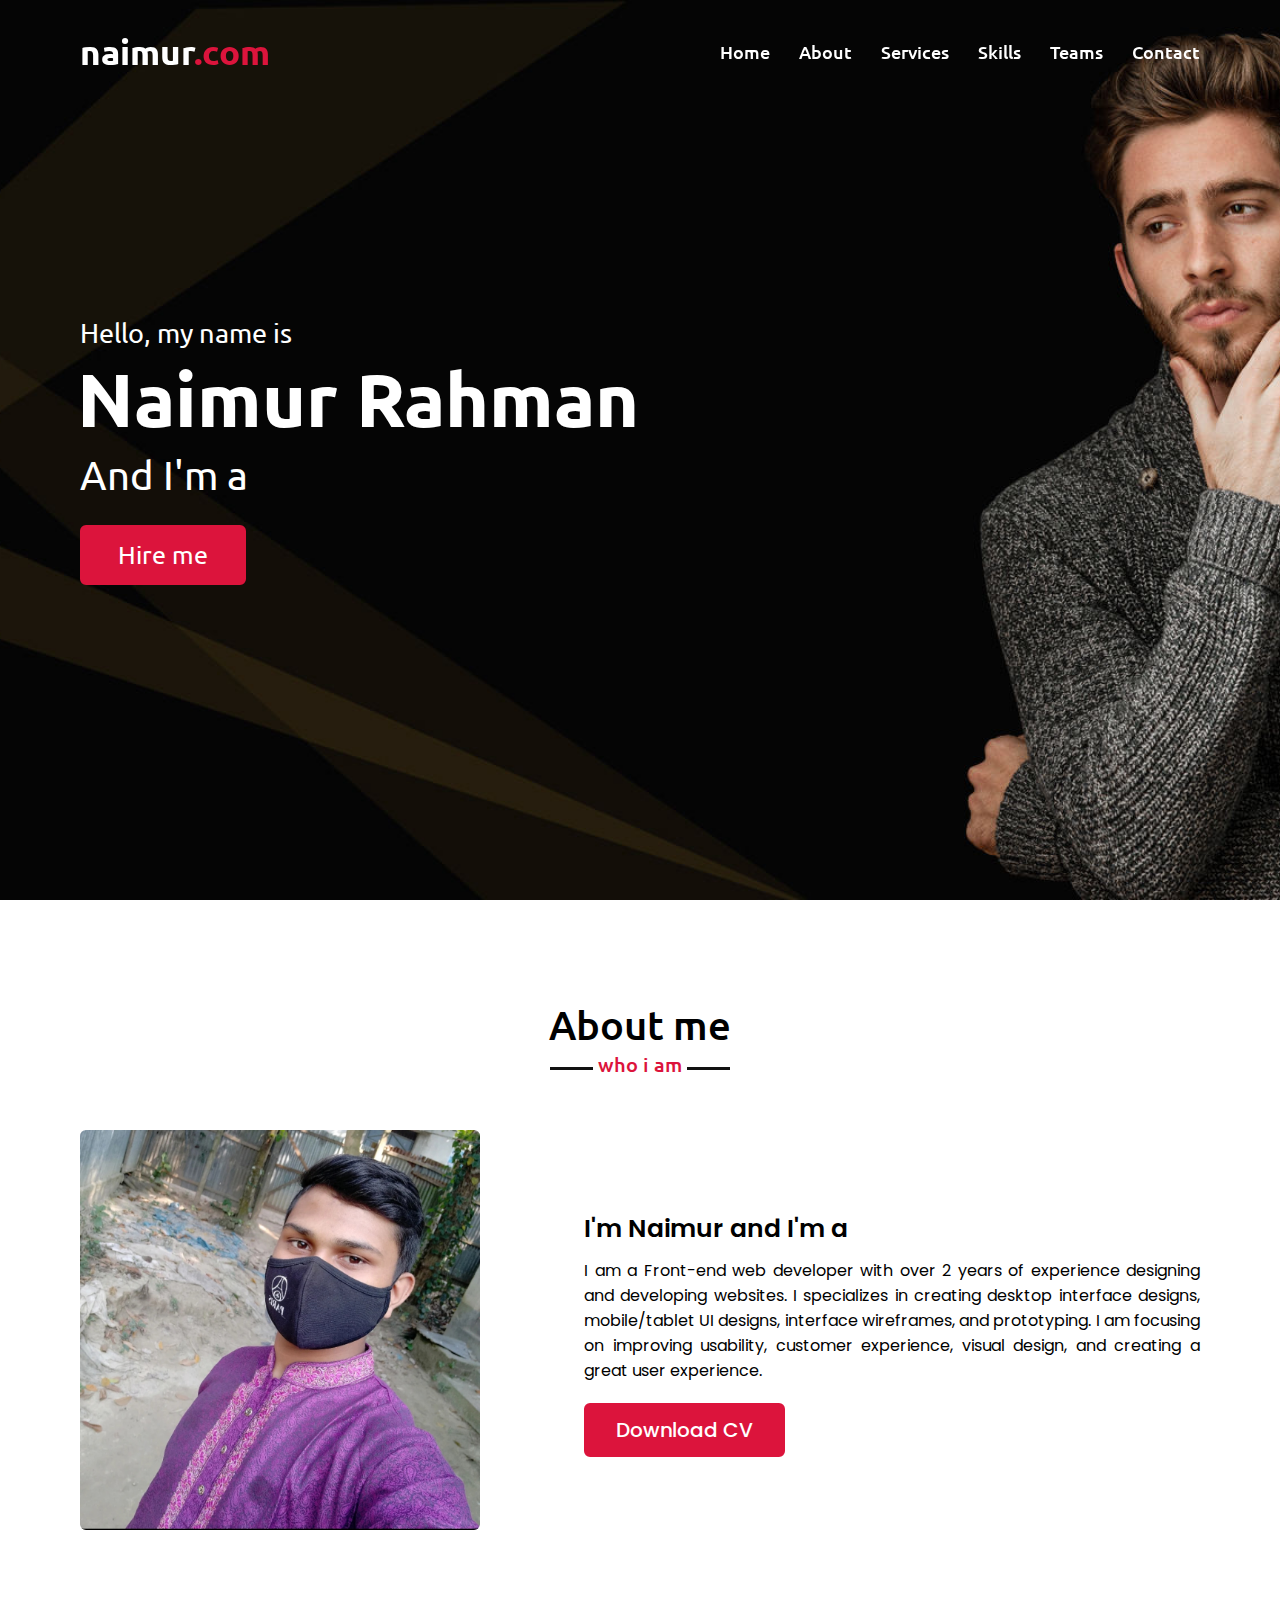
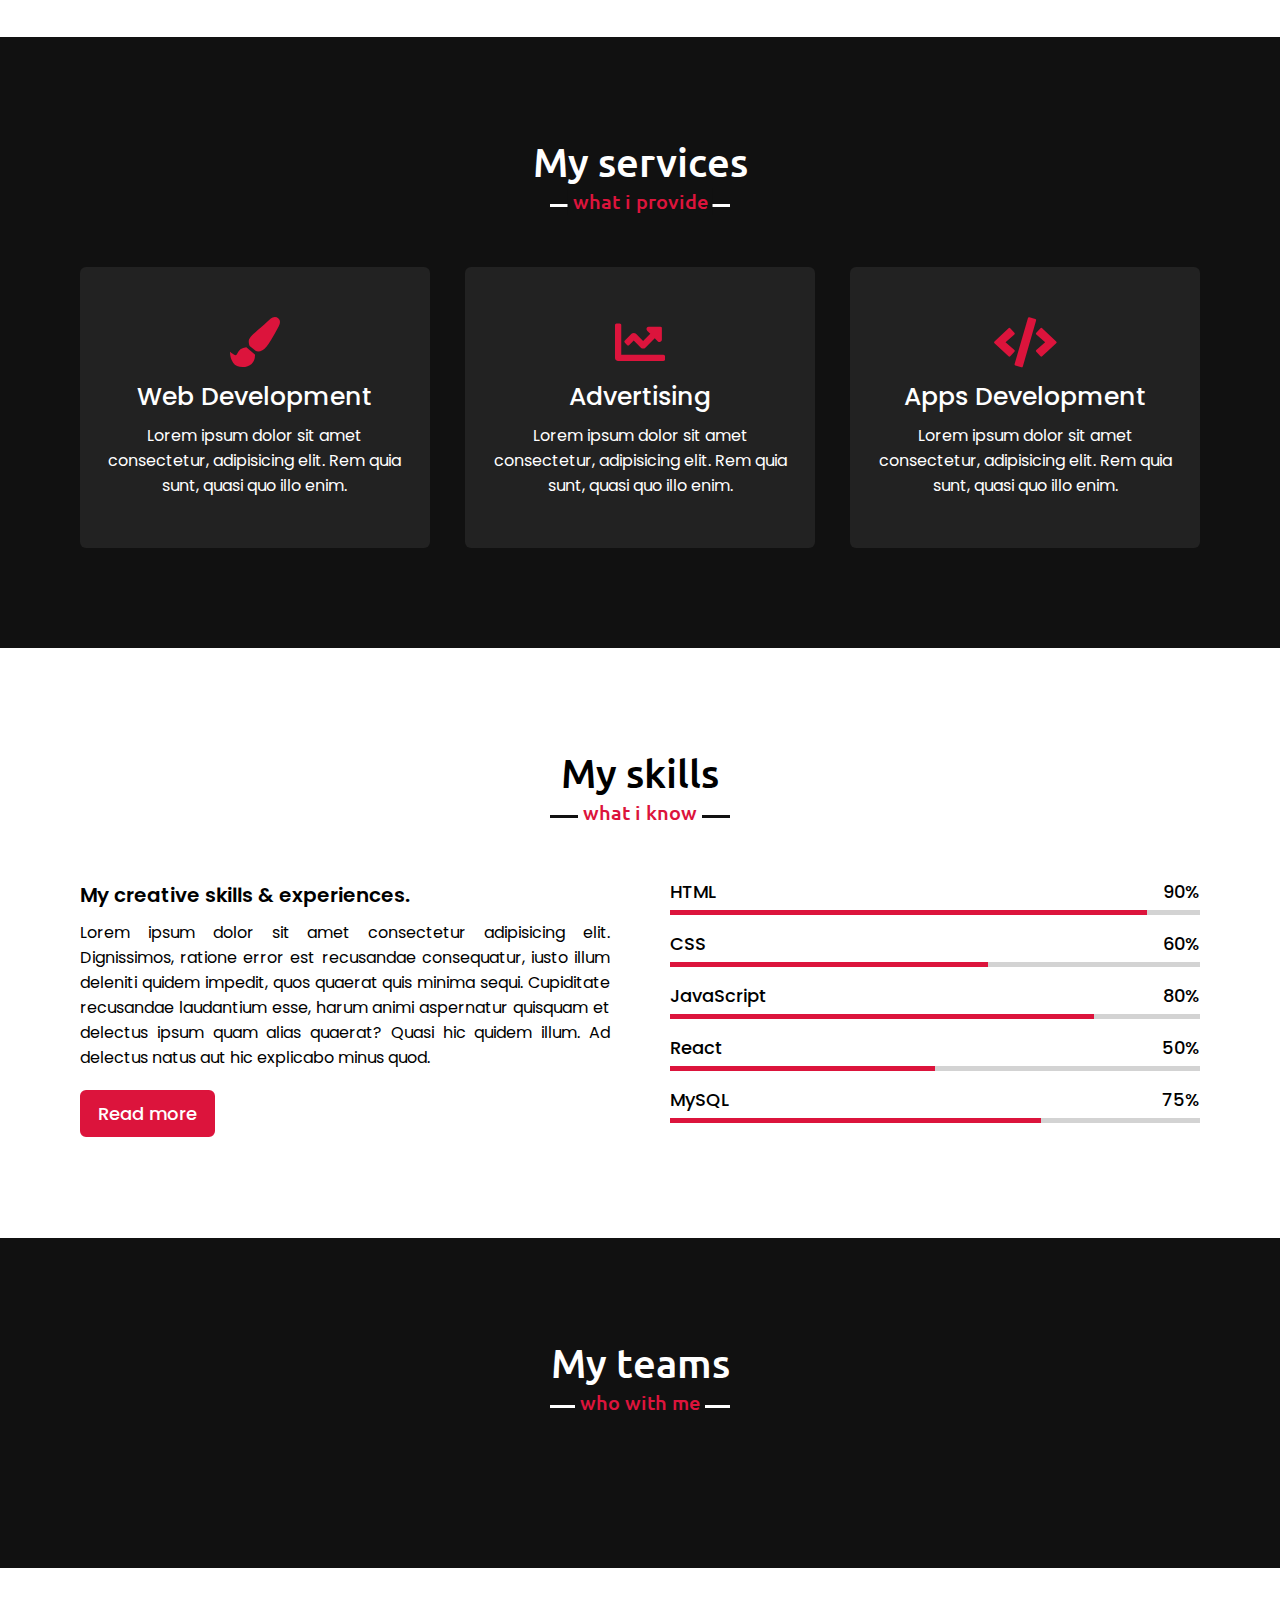
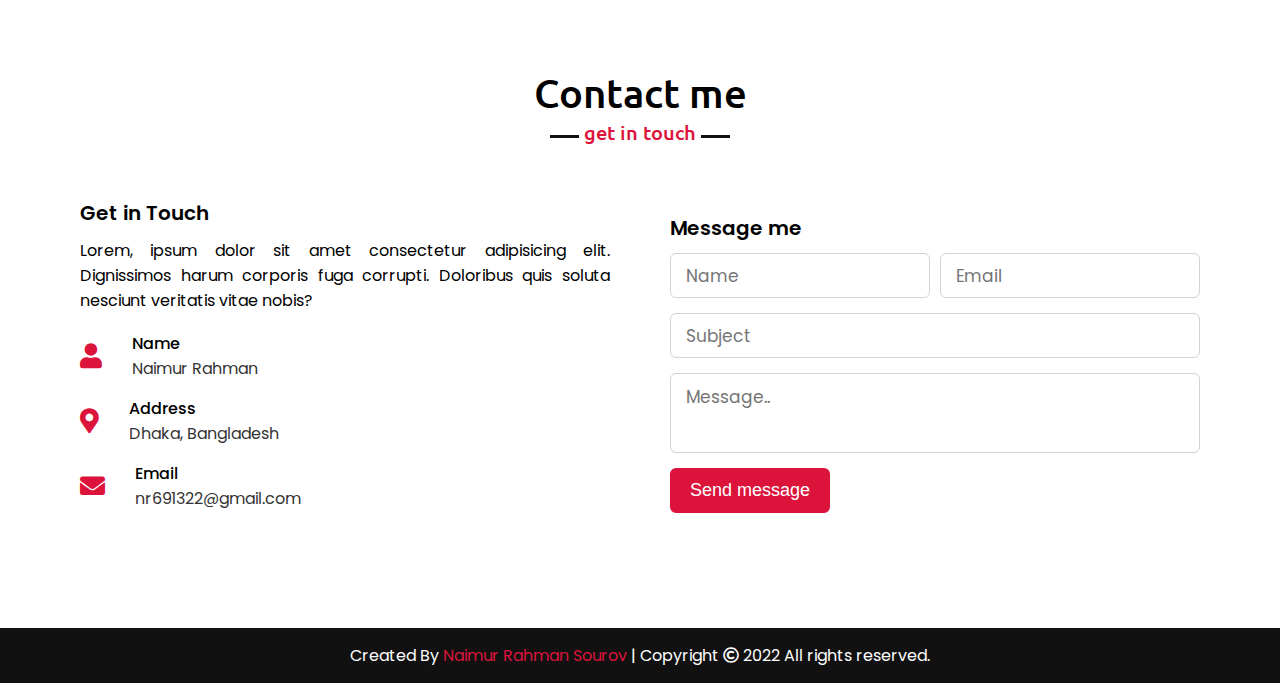
==== index.html @ 8c5550be "Github" ====
<!DOCTYPE html>
<!-- Created By CodingNepal -->
<html lang="en">
<head>
    <meta charset="UTF-8">
    <meta name="viewport" content="width=device-width, initial-scale=1.0">
    <meta name="description" content="Naimur Rahman Sourov is a Front-end web developer with over 2 years of experience designing and developing websites. He specializes in creating desktop interface designs, mobile/tablet UI designs, interface wireframes, and prototyping. His focus is on improving usability, customer experience, visual design, and creating a great user experience.
    ">
    <meta name="keywords" content="naimur rahman sourov, naimur rahman, sourov, naimur, web developer">

    <title>Naimur Rahman| Personal Portfolio</title>
    <link rel="stylesheet" href="style.css">
    <link rel="stylesheet" href="https://cdnjs.cloudflare.com/ajax/libs/font-awesome/5.15.3/css/all.min.css"/>
    <script src="https://code.jquery.com/jquery-3.5.1.min.js"></script>
    <script src="https://cdnjs.cloudflare.com/ajax/libs/typed.js/2.0.11/typed.min.js"></script>
    <script src="https://cdnjs.cloudflare.com/ajax/libs/waypoints/4.0.1/jquery.waypoints.min.js"></script>
    <script src="https://cdnjs.cloudflare.com/ajax/libs/OwlCarousel2/2.3.4/owl.carousel.min.js"></script>
    <link rel="stylesheet" href="https://cdnjs.cloudflare.com/ajax/libs/OwlCarousel2/2.3.4/assets/owl.carousel.min.css"/>

</head>
<body>
    <nav class="navbar">
        <div class="max-width">
            <div class="logo"><a href="#">naimur<span>.com</span></a></div>
            <ul class="menu">
                <li><a href="#home" class="menu-btn">Home</a></li>
                <li><a href="#about" class="menu-btn">About</a></li>
                <li><a href="#services" class="menu-btn">Services</a></li>
                <li><a href="#skills" class="menu-btn">Skills</a></li>
                <li><a href="#teams" class="menu-btn">Teams</a></li>
                <li><a href="#contact" class="menu-btn">Contact</a></li>
            </ul>
            <div class="menu-btn">
                <i class="fas fa-bars"></i>
            </div>
        </div>
    </nav>

    <!-- home section start -->
    <section class="home" id="home">
        <div class="max-width">
            <div class="home-content">
                <div class="text-1">Hello, my name is</div>
                <div class="text-2">Naimur Rahman</div>
                <div class="text-3">And I'm a <span class="typing"></span></div>
                <a href="#">Hire me</a>
            </div>
        </div>
    </section>

    <!-- about section start -->
    <section class="about" id="about">
        <div class="max-width">
            <h2 class="title">About me</h2>
            <div class="about-content">
                <div class="column left">
                    <img src="images/profile.jpg" alt="">
                </div>
                <div class="column right">
                    <div class="text">I'm Naimur and I'm a <span class="typing-2"></span></div>
                    <p>I am a Front-end web developer with over 2 years of experience designing and developing websites. I specializes in creating desktop interface designs, mobile/tablet UI designs, interface wireframes, and prototyping. I am focusing on improving usability, customer experience, visual design, and creating a great user experience.
                    </p>
                    <a href="Naimur_.vcf">Download CV</a>
                </div>
            </div>
        </div>
    </section>

    <!-- services section start -->
    <section class="services" id="services">
        <div class="max-width">
            <h2 class="title">My services</h2>
            <div class="serv-content">
                <div class="card">
                    <div class="box">
                        <i class="fas fa-paint-brush"></i>
                        <div class="text">Web Development</div>
                        <p>Lorem ipsum dolor sit amet consectetur, adipisicing elit. Rem quia sunt, quasi quo illo enim.</p>
                    </div>
                </div>
                <div class="card">
                    <div class="box">
                        <i class="fas fa-chart-line"></i>
                        <div class="text">Advertising</div>
                        <p>Lorem ipsum dolor sit amet consectetur, adipisicing elit. Rem quia sunt, quasi quo illo enim.</p>
                    </div>
                </div>
                <div class="card">
                    <div class="box">
                        <i class="fas fa-code"></i>
                        <div class="text">Apps Development</div>
                        <p>Lorem ipsum dolor sit amet consectetur, adipisicing elit. Rem quia sunt, quasi quo illo enim.</p>
                    </div>
                </div>
               </div>
            </div>
        </div>
    </section>

    <!-- skills section start -->
    <section class="skills" id="skills">
        <div class="max-width">
            <h2 class="title">My skills</h2>
            <div class="skills-content">
                <div class="column left">
                    <div class="text">My creative skills & experiences.</div>
                    <p>Lorem ipsum dolor sit amet consectetur adipisicing elit. Dignissimos, ratione error est recusandae consequatur, iusto illum deleniti quidem impedit, quos quaerat quis minima sequi. Cupiditate recusandae laudantium esse, harum animi aspernatur quisquam et delectus ipsum quam alias quaerat? Quasi hic quidem illum. Ad delectus natus aut hic explicabo minus quod.</p>
                    <a href="#">Read more</a>
                </div>
                <div class="column right">
                    <div class="bars">
                        <div class="info">
                            <span>HTML</span>
                            <span>90%</span>
                        </div>
                        <div class="line html"></div>
                    </div>
                    <div class="bars">
                        <div class="info">
                            <span>CSS</span>
                            <span>60%</span>
                        </div>
                        <div class="line css"></div>
                    </div>
                    <div class="bars">
                        <div class="info">
                            <span>JavaScript</span>
                            <span>80%</span>
                        </div>
                        <div class="line js"></div>
                    </div>
                    <div class="bars">
                        <div class="info">
                            <span>React</span>
                            <span>50%</span>
                        </div>
                        <div class="line php"></div>
                    </div>
                    <div class="bars">
                        <div class="info">
                            <span>MySQL</span>
                            <span>75%</span>
                        </div>
                        <div class="line mysql"></div>
                    </div>
                </div>
            </div>
        </div>
    </section>

    <!-- teams section start -->
    <section class="teams" id="teams">
        <div class="max-width">
            <h2 class="title">My teams</h2>
            <div class="carousel owl-carousel">
                <div class="card">
                    <div class="box">
                        <img src="images/graphics.jpg" alt="">
                        <div class="text">Dev 1</div>
                        <p>Senior Graphics Designer & CEO of Page owner.</p>
                    </div>
                </div>
                <div class="card">
                    <div class="box">
                        <img src="images/ma.jpg" alt="">
                        <div class="text">Dev 2</div>
                        <p>The Chief content manager.</p>
                    </div>
                </div>
                <div class="card">
                    <div class="box">
                        <img src="images/nafis.jpg" alt="">
                        <div class="text">Dev 3</div>
                        <p>Junior Graphics Designer & Web Designer.</p>
                    </div>
                </div>
                <div class="card">
                    <div class="box">
                        <img src="images/app.jpg" alt="">
                        <div class="text">Dev 4</div>
                        <p>Chief web hosting and site manager.</p>
                    </div>
                </div>
                <div class="card">
                    <div class="box">
                        <img src="images/profile.jpg" alt="">
                        <div class="text">Dev 5</div>
                        <p>Senior App Development and Designer.</p>
                    </div>
                </div>
            </div>
        </div>
    </section>

    <!-- contact section start -->
    <section class="contact" id="contact">
        <div class="max-width">
            <h2 class="title">Contact me</h2>
            <div class="contact-content">
                <div class="column left">
                    <div class="text">Get in Touch</div>
                    <p>Lorem, ipsum dolor sit amet consectetur adipisicing elit. Dignissimos harum corporis fuga corrupti. Doloribus quis soluta nesciunt veritatis vitae nobis?</p>
                    <div class="icons">
                        <div class="row">
                            <i class="fas fa-user"></i>
                            <div class="info">
                                <div class="head">Name</div>
                                <div class="sub-title">Naimur Rahman</div>
                            </div>
                        </div>
                        <div class="row">
                            <i class="fas fa-map-marker-alt"></i>
                            <div class="info">
                                <div class="head">Address</div>
                                <div class="sub-title">Dhaka, Bangladesh</div>
                            </div>
                        </div>
                        <div class="row">
                            <i class="fas fa-envelope"></i>
                            <div class="info">
                                <div class="head">Email</div>
                                <div class="sub-title">nr691322@gmail.com</div>
                            </div>
                        </div>
                    </div>
                </div>
                <div class="column right">
                    <div class="text">Message me</div>
                    <form action="#">
                        <div class="fields">
                            <div class="field name">
                                <input type="text" placeholder="Name" required>
                            </div>
                            <div class="field email">
                                <input type="email" placeholder="Email" required>
                            </div>
                        </div>
                        <div class="field">
                            <input type="text" placeholder="Subject" required>
                        </div>
                        <div class="field textarea">
                            <textarea cols="30" rows="10" placeholder="Message.." required></textarea>
                        </div>
                        <div class="button-area">
                            <button type="submit">Send message</button>
                        </div>
                    </form>
                </div>
            </div>
        </div>
    </section>

    <!-- footer section start -->
    <footer>
        <span>Created By <a href="">Naimur Rahman Sourov</a> | Copyright <span class="far fa-copyright"></span> 2022 All rights reserved.</span>
    </footer>

    <script src="script.js"></script>
</body>
</html>
---- style.css ----
/*  import google fonts */
@import url('https://fonts.googleapis.com/css2?family=Poppins:wght@400;500;600;700&family=Ubuntu:wght@400;500;700&display=swap');

*{
    margin: 0;
    padding: 0;
    box-sizing: border-box;
    text-decoration: none;
}
html{
    scroll-behavior: smooth;
}

/* custom scroll bar */
::-webkit-scrollbar {
    width: 10px;
}
::-webkit-scrollbar-track {
    background: #f1f1f1;
}
::-webkit-scrollbar-thumb {
    background: #888;
}

::-webkit-scrollbar-thumb:hover {
    background: #555;
}

/* all similar content styling codes */
section{
    padding: 100px 0;
}
.max-width{
    max-width: 1300px;
    padding: 0 80px;
    margin: auto;
}
.about, .services, .skills, .teams, .contact, footer{
    font-family: 'Poppins', sans-serif;
}
.about .about-content,
.services .serv-content,
.skills .skills-content,
.contact .contact-content{
    display: flex;
    flex-wrap: wrap;
    align-items: center;
    justify-content: space-between;
}
section .title{
    position: relative;
    text-align: center;
    font-size: 40px;
    font-weight: 500;
    margin-bottom: 60px;
    padding-bottom: 20px;
    font-family: 'Ubuntu', sans-serif;
}
section .title::before{
    content: "";
    position: absolute;
    bottom: 0px;
    left: 50%;
    width: 180px;
    height: 3px;
    background: #111;
    transform: translateX(-50%);
}
section .title::after{
    position: absolute;
    bottom: -8px;
    left: 50%;
    font-size: 20px;
    color: crimson;
    padding: 0 5px;
    background: #fff;
    transform: translateX(-50%);
}

/* navbar styling */
.navbar{
    position: fixed;
    width: 100%;
    z-index: 999;
    padding: 30px 0;
    font-family: 'Ubuntu', sans-serif;
    transition: all 0.3s ease;
}
.navbar.sticky{
    padding: 15px 0;
    background: crimson;
}
.navbar .max-width{
    display: flex;
    align-items: center;
    justify-content: space-between;
}
.navbar .logo a{
    color: #fff;
    font-size: 35px;
    font-weight: 600;
}
.navbar .logo a span{
    color: crimson;
    transition: all 0.3s ease;
}
.navbar.sticky .logo a span{
    color: #fff;
}
.navbar .menu li{
    list-style: none;
    display: inline-block;
}
.navbar .menu li a{
    display: block;
    color: #fff;
    font-size: 18px;
    font-weight: 500;
    margin-left: 25px;
    transition: color 0.3s ease;
}
.navbar .menu li a:hover{
    color: crimson;
}
.navbar.sticky .menu li a:hover{
    color: #fff;
}

/* menu btn styling */
.menu-btn{
    color: #fff;
    font-size: 23px;
    cursor: pointer;
    display: none;
}
.scroll-up-btn{
    position: fixed;
    height: 45px;
    width: 42px;
    background: crimson;
    right: 30px;
    bottom: 10px;
    text-align: center;
    line-height: 45px;
    color: #fff;
    z-index: 9999;
    font-size: 30px;
    border-radius: 6px;
    border-bottom-width: 2px;
    cursor: pointer;
    opacity: 0;
    pointer-events: none;
    transition: all 0.3s ease;
}
.scroll-up-btn.show{
    bottom: 30px;
    opacity: 1;
    pointer-events: auto;
}
.scroll-up-btn:hover{
    filter: brightness(90%);
}


/* home section styling */
.home{
    display: flex;
    background: url("images/banner.jpg") no-repeat center;
    height: 100vh;
    color: #fff;
    min-height: 500px;
    background-size: cover;
    background-attachment: fixed;
    font-family: 'Ubuntu', sans-serif;
}
.home .max-width{
  width: 100%;
  display: flex;
}
.home .max-width .row{
  margin-right: 0;
}
.home .home-content .text-1{
    font-size: 27px;
}
.home .home-content .text-2{
    font-size: 75px;
    font-weight: 600;
    margin-left: -3px;
}
.home .home-content .text-3{
    font-size: 40px;
    margin: 5px 0;
}
.home .home-content .text-3 span{
    color: crimson;
    font-weight: 500;
}
.home .home-content a{
    display: inline-block;
    background: crimson;
    color: #fff;
    font-size: 25px;
    padding: 12px 36px;
    margin-top: 20px;
    font-weight: 400;
    border-radius: 6px;
    border: 2px solid crimson;
    transition: all 0.3s ease;
}
.home .home-content a:hover{
    color: crimson;
    background: none;
}

/* about section styling */
.about .title::after{
    content: "who i am";
}
.about .about-content .left{
    width: 45%;
}
.about .about-content .left img{
    height: 400px;
    width: 400px;
    object-fit: cover;
    border-radius: 6px;
}
.about .about-content .right{
    width: 55%;
}
.about .about-content .right .text{
    font-size: 25px;
    font-weight: 600;
    margin-bottom: 10px;
}
.about .about-content .right .text span{
    color: crimson;
}
.about .about-content .right p{
    text-align: justify;
}
.about .about-content .right a{
    display: inline-block;
    background: crimson;
    color: #fff;
    font-size: 20px;
    font-weight: 500;
    padding: 10px 30px;
    margin-top: 20px;
    border-radius: 6px;
    border: 2px solid crimson;
    transition: all 0.3s ease;
}
.about .about-content .right a:hover{
    color: crimson;
    background: none;
}

/* services section styling */
.services, .teams{
    color:#fff;
    background: #111;
}
.services .title::before,
.teams .title::before{
    background: #fff;
}
.services .title::after,
.teams .title::after{
    background: #111;
    content: "what i provide";
}
.services .serv-content .card{
    width: calc(33% - 20px);
    background: #222;
    text-align: center;
    border-radius: 6px;
    padding: 50px 25px;
    cursor: pointer;
    transition: all 0.3s ease;
}
.services .serv-content .card:hover{
    background: crimson;
}
.services .serv-content .card .box{
    transition: all 0.3s ease;
}
.services .serv-content .card:hover .box{
    transform: scale(1.05);
}
.services .serv-content .card i{
    font-size: 50px;
    color: crimson;
    transition: color 0.3s ease;
}
.services .serv-content .card:hover i{
    color: #fff;
}
.services .serv-content .card .text{
    font-size: 25px;
    font-weight: 500;
    margin: 10px 0 7px 0;
}

/* skills section styling */

.skills .title::after{
    content: "what i know";
}
.skills .skills-content .column{
    width: calc(50% - 30px);
}
.skills .skills-content .left .text{
    font-size: 20px;
    font-weight: 600;
    margin-bottom: 10px;
}
.skills .skills-content .left p{
    text-align: justify;
}
.skills .skills-content .left a{
    display: inline-block;
    background: crimson;
    color: #fff;
    font-size: 18px;
    font-weight: 500;
    padding: 8px 16px;
    margin-top: 20px;
    border-radius: 6px;
    border: 2px solid crimson;
    transition: all 0.3s ease;
}
.skills .skills-content .left a:hover{
    color: crimson;
    background: none;
}
.skills .skills-content .right .bars{
    margin-bottom: 15px;
}
.skills .skills-content .right .info{
    display: flex;
    margin-bottom: 5px;
    align-items: center;
    justify-content: space-between;
}
.skills .skills-content .right span{
    font-weight: 500;
    font-size: 18px;
}
.skills .skills-content .right .line{
    height: 5px;
    width: 100%;
    background: lightgrey;
    position: relative;
}
.skills .skills-content .right .line::before{
    content: "";
    position: absolute;
    height: 100%;
    left: 0;
    top: 0;
    background: crimson;
}
.skills-content .right .html::before{
    width: 90%;
}
.skills-content .right .css::before{
    width: 60%;
}
.skills-content .right .js::before{
    width: 80%;
}
.skills-content .right .php::before{
    width: 50%;
}
.skills-content .right .mysql::before{
    width: 70%;
}

/* teams section styling */
.teams .title::after{
    content: "who with me";
}
.teams .carousel .card{
    background: #222;
    border-radius: 6px;
    padding: 25px 35px;
    text-align: center;
    overflow: hidden;
    transition: all 0.3s ease;
}
.teams .carousel .card:hover{
    background: crimson;
}
.teams .carousel .card .box{
    display: flex;
    flex-direction: column;
    align-items: center;
    justify-content: center;
    transition: all 0.3s ease;
}
.teams .carousel .card:hover .box{
    transform: scale(1.05);
}
.teams .carousel .card .text{
    font-size: 25px;
    font-weight: 500;
    margin: 10px 0 7px 0;
}
.teams .carousel .card img{
    height: 150px;
    width: 150px;
    object-fit: cover;
    border-radius: 50%;
    border: 5px solid crimson;
    transition: all 0.3s ease;
}
.teams .carousel .card:hover img{
    border-color: #fff;
}
.owl-dots{
    text-align: center;
    margin-top: 20px;
}
.owl-dot{
    height: 13px;
    width: 13px;
    margin: 0 5px;
    outline: none!important;
    border-radius: 50%;
    border: 2px solid crimson!important;
    transition: all 0.3s ease;
}
.owl-dot.active{
    width: 35px;
    border-radius: 14px;
}
.owl-dot.active,
.owl-dot:hover{
    background: crimson!important;
}

/* contact section styling */
.contact .title::after{
    content: "get in touch";
}
.contact .contact-content .column{
    width: calc(50% - 30px);
}
.contact .contact-content .text{
    font-size: 20px;
    font-weight: 600;
    margin-bottom: 10px;
}
.contact .contact-content .left p{
    text-align: justify;
}
.contact .contact-content .left .icons{
    margin: 10px 0;
}
.contact .contact-content .row{
    display: flex;
    height: 65px;
    align-items: center;
}
.contact .contact-content .row .info{
    margin-left: 30px;
}
.contact .contact-content .row i{
    font-size: 25px;
    color: crimson;
}
.contact .contact-content .info .head{
    font-weight: 500;
}
.contact .contact-content .info .sub-title{
    color: #333;
}
.contact .right form .fields{
    display: flex;
}
.contact .right form .field,
.contact .right form .fields .field{
    height: 45px;
    width: 100%;
    margin-bottom: 15px;
}
.contact .right form .textarea{
    height: 80px;
    width: 100%;
}
.contact .right form .name{
    margin-right: 10px;
}
.contact .right form .field input,
.contact .right form .textarea textarea{
    height: 100%;
    width: 100%;
    border: 1px solid lightgrey;
    border-radius: 6px;
    outline: none;
    padding: 0 15px;
    font-size: 17px;
    font-family: 'Poppins', sans-serif;
    transition: all 0.3s ease;
}
.contact .right form .field input:focus,
.contact .right form .textarea textarea:focus{
    border-color: #b3b3b3;
}
.contact .right form .textarea textarea{
  padding-top: 10px;
  resize: none;
}
.contact .right form .button-area{
  display: flex;
  align-items: center;
}
.right form .button-area button{
  color: #fff;
  display: block;
  width: 160px!important;
  height: 45px;
  outline: none;
  font-size: 18px;
  font-weight: 500;
  border-radius: 6px;
  cursor: pointer;
  flex-wrap: nowrap;
  background: crimson;
  border: 2px solid crimson;
  transition: all 0.3s ease;
}
.right form .button-area button:hover{
  color: crimson;
  background: none;
}
/* footer section styling */
footer{
    background: #111;
    padding: 15px 23px;
    color: #fff;
    text-align: center;
}
footer span a{
    color: crimson;
    text-decoration: none;
}
footer span a:hover{
    text-decoration: underline;
}


/* responsive media query start */
@media (max-width: 1104px) {
    .about .about-content .left img{
        height: 350px;
        width: 350px;
    }
}

@media (max-width: 991px) {
    .max-width{
        padding: 0 50px;
    }
}
@media (max-width: 947px){
    .menu-btn{
        display: block;
        z-index: 999;
    }
    .menu-btn i.active:before{
        content: "\f00d";
    }
    .navbar .menu{
        position: fixed;
        height: 100vh;
        width: 100%;
        left: -100%;
        top: 0;
        background: #111;
        text-align: center;
        padding-top: 80px;
        transition: all 0.3s ease;
    }
    .navbar .menu.active{
        left: 0;
    }
    .navbar .menu li{
        display: block;
    }
    .navbar .menu li a{
        display: inline-block;
        margin: 20px 0;
        font-size: 25px;
    }
    .home .home-content .text-2{
        font-size: 70px;
    }
    .home .home-content .text-3{
        font-size: 35px;
    }
    .home .home-content a{
        font-size: 23px;
        padding: 10px 30px;
    }
    .max-width{
        max-width: 930px;
    }
    .about .about-content .column{
        width: 100%;
    }
    .about .about-content .left{
        display: flex;
        justify-content: center;
        margin: 0 auto 60px;
    }
    .about .about-content .right{
        flex: 100%;
    }
    .services .serv-content .card{
        width: calc(50% - 10px);
        margin-bottom: 20px;
    }
    .skills .skills-content .column,
    .contact .contact-content .column{
        width: 100%;
        margin-bottom: 35px;
    }
}

@media (max-width: 690px) {
    .max-width{
        padding: 0 23px;
    }
    .home .home-content .text-2{
        font-size: 60px;
    }
    .home .home-content .text-3{
        font-size: 32px;
    }
    .home .home-content a{
        font-size: 20px;
    }
    .services .serv-content .card{
        width: 100%;
    }
}

@media (max-width: 500px) {
    .home .home-content .text-2{
        font-size: 50px;
    }
    .home .home-content .text-3{
        font-size: 27px;
    }
    .about .about-content .right .text,
    .skills .skills-content .left .text{
        font-size: 19px;
    }
    .contact .right form .fields{
        flex-direction: column;
    }
    .contact .right form .name,
    .contact .right form .email{
        margin: 0;
    }
    .right form .error-box{
       width: 150px;
    }
    .scroll-up-btn{
        right: 15px;
        bottom: 15px;
        height: 38px;
        width: 35px;
        font-size: 23px;
        line-height: 38px;
    }
}
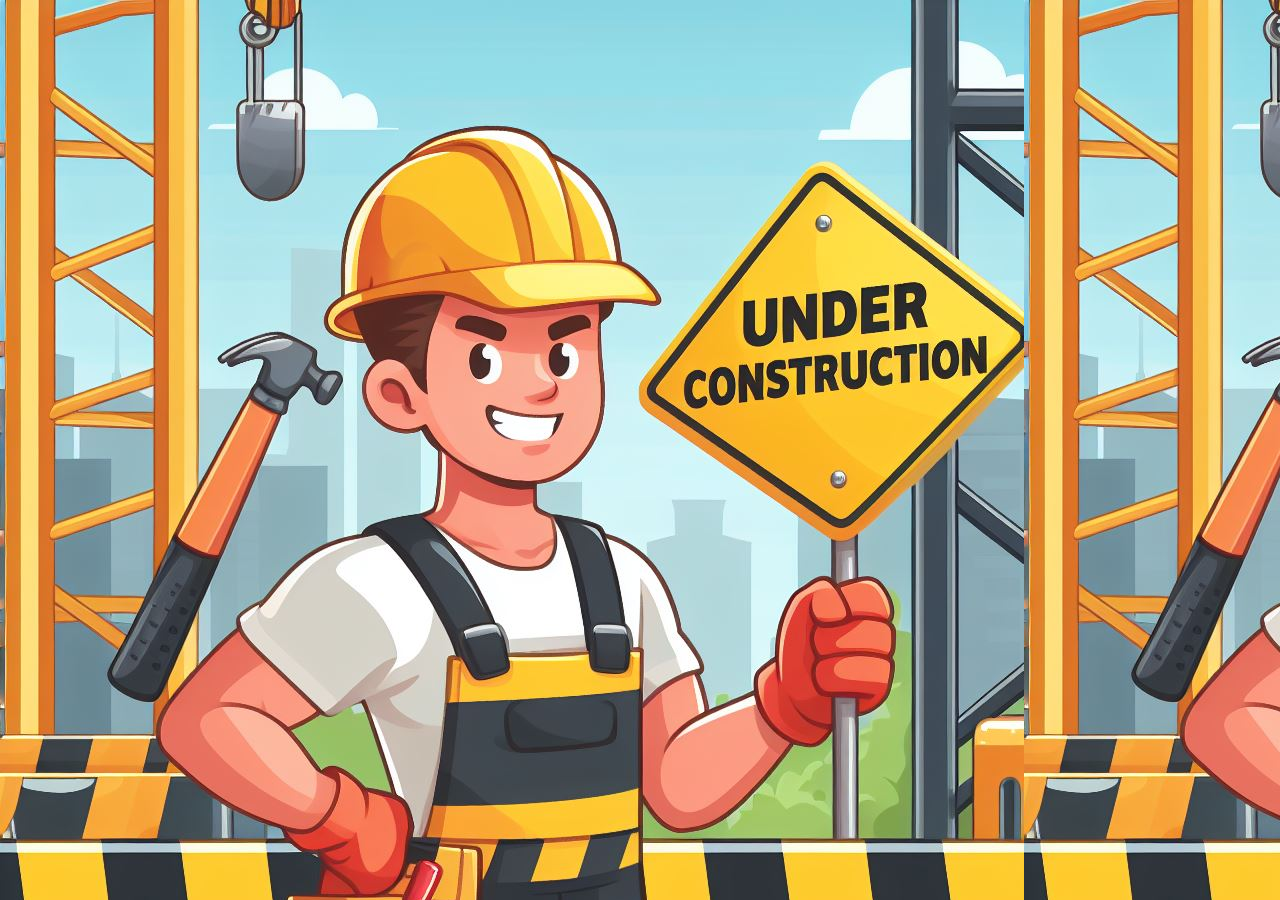
==== commit 0c67a3fc: "under construction" ====
--- a/index.html
+++ b/index.html
@@ -1,260 +1,12 @@
 <!DOCTYPE html>
-<!-- Created By CodingNepal -->
 <html lang="en">
 <head>
     <meta charset="UTF-8">
     <meta name="viewport" content="width=device-width, initial-scale=1.0">
-    <meta name="description" content="Naimur Rahman Sourov is a Front-end web developer with over 2 years of experience designing and developing websites. He specializes in creating desktop interface designs, mobile/tablet UI designs, interface wireframes, and prototyping. His focus is on improving usability, customer experience, visual design, and creating a great user experience.
-    ">
-    <meta name="keywords" content="naimur rahman sourov, naimur rahman, sourov, naimur, web developer">
-
-    <title>Naimur Rahman| Personal Portfolio</title>
-    <link rel="stylesheet" href="style.css">
-    <link rel="stylesheet" href="https://cdnjs.cloudflare.com/ajax/libs/font-awesome/5.15.3/css/all.min.css"/>
-    <script src="https://code.jquery.com/jquery-3.5.1.min.js"></script>
-    <script src="https://cdnjs.cloudflare.com/ajax/libs/typed.js/2.0.11/typed.min.js"></script>
-    <script src="https://cdnjs.cloudflare.com/ajax/libs/waypoints/4.0.1/jquery.waypoints.min.js"></script>
-    <script src="https://cdnjs.cloudflare.com/ajax/libs/OwlCarousel2/2.3.4/owl.carousel.min.js"></script>
-    <link rel="stylesheet" href="https://cdnjs.cloudflare.com/ajax/libs/OwlCarousel2/2.3.4/assets/owl.carousel.min.css"/>
-
+    <title>Naimur Rahman | Portfolio</title>
+    <link rel="stylesheet" href="cons.css">
 </head>
 <body>
-    <nav class="navbar">
-        <div class="max-width">
-            <div class="logo"><a href="#">naimur<span>.com</span></a></div>
-            <ul class="menu">
-                <li><a href="#home" class="menu-btn">Home</a></li>
-                <li><a href="#about" class="menu-btn">About</a></li>
-                <li><a href="#services" class="menu-btn">Services</a></li>
-                <li><a href="#skills" class="menu-btn">Skills</a></li>
-                <li><a href="#teams" class="menu-btn">Teams</a></li>
-                <li><a href="#contact" class="menu-btn">Contact</a></li>
-            </ul>
-            <div class="menu-btn">
-                <i class="fas fa-bars"></i>
-            </div>
-        </div>
-    </nav>
-
-    <!-- home section start -->
-    <section class="home" id="home">
-        <div class="max-width">
-            <div class="home-content">
-                <div class="text-1">Hello, my name is</div>
-                <div class="text-2">Naimur Rahman</div>
-                <div class="text-3">And I'm a <span class="typing"></span></div>
-                <a href="#">Hire me</a>
-            </div>
-        </div>
-    </section>
-
-    <!-- about section start -->
-    <section class="about" id="about">
-        <div class="max-width">
-            <h2 class="title">About me</h2>
-            <div class="about-content">
-                <div class="column left">
-                    <img src="images/profile.jpg" alt="">
-                </div>
-                <div class="column right">
-                    <div class="text">I'm Naimur and I'm a <span class="typing-2"></span></div>
-                    <p>I am a Front-end web developer with over 2 years of experience designing and developing websites. I specializes in creating desktop interface designs, mobile/tablet UI designs, interface wireframes, and prototyping. I am focusing on improving usability, customer experience, visual design, and creating a great user experience.
-                    </p>
-                    <a href="Naimur_.vcf">Download CV</a>
-                </div>
-            </div>
-        </div>
-    </section>
-
-    <!-- services section start -->
-    <section class="services" id="services">
-        <div class="max-width">
-            <h2 class="title">My services</h2>
-            <div class="serv-content">
-                <div class="card">
-                    <div class="box">
-                        <i class="fas fa-paint-brush"></i>
-                        <div class="text">Web Development</div>
-                        <p>Lorem ipsum dolor sit amet consectetur, adipisicing elit. Rem quia sunt, quasi quo illo enim.</p>
-                    </div>
-                </div>
-                <div class="card">
-                    <div class="box">
-                        <i class="fas fa-chart-line"></i>
-                        <div class="text">Advertising</div>
-                        <p>Lorem ipsum dolor sit amet consectetur, adipisicing elit. Rem quia sunt, quasi quo illo enim.</p>
-                    </div>
-                </div>
-                <div class="card">
-                    <div class="box">
-                        <i class="fas fa-code"></i>
-                        <div class="text">Apps Development</div>
-                        <p>Lorem ipsum dolor sit amet consectetur, adipisicing elit. Rem quia sunt, quasi quo illo enim.</p>
-                    </div>
-                </div>
-               </div>
-            </div>
-        </div>
-    </section>
-
-    <!-- skills section start -->
-    <section class="skills" id="skills">
-        <div class="max-width">
-            <h2 class="title">My skills</h2>
-            <div class="skills-content">
-                <div class="column left">
-                    <div class="text">My creative skills & experiences.</div>
-                    <p>Lorem ipsum dolor sit amet consectetur adipisicing elit. Dignissimos, ratione error est recusandae consequatur, iusto illum deleniti quidem impedit, quos quaerat quis minima sequi. Cupiditate recusandae laudantium esse, harum animi aspernatur quisquam et delectus ipsum quam alias quaerat? Quasi hic quidem illum. Ad delectus natus aut hic explicabo minus quod.</p>
-                    <a href="#">Read more</a>
-                </div>
-                <div class="column right">
-                    <div class="bars">
-                        <div class="info">
-                            <span>HTML</span>
-                            <span>90%</span>
-                        </div>
-                        <div class="line html"></div>
-                    </div>
-                    <div class="bars">
-                        <div class="info">
-                            <span>CSS</span>
-                            <span>60%</span>
-                        </div>
-                        <div class="line css"></div>
-                    </div>
-                    <div class="bars">
-                        <div class="info">
-                            <span>JavaScript</span>
-                            <span>80%</span>
-                        </div>
-                        <div class="line js"></div>
-                    </div>
-                    <div class="bars">
-                        <div class="info">
-                            <span>React</span>
-                            <span>50%</span>
-                        </div>
-                        <div class="line php"></div>
-                    </div>
-                    <div class="bars">
-                        <div class="info">
-                            <span>MySQL</span>
-                            <span>75%</span>
-                        </div>
-                        <div class="line mysql"></div>
-                    </div>
-                </div>
-            </div>
-        </div>
-    </section>
-
-    <!-- teams section start -->
-    <section class="teams" id="teams">
-        <div class="max-width">
-            <h2 class="title">My teams</h2>
-            <div class="carousel owl-carousel">
-                <div class="card">
-                    <div class="box">
-                        <img src="images/graphics.jpg" alt="">
-                        <div class="text">Dev 1</div>
-                        <p>Senior Graphics Designer & CEO of Page owner.</p>
-                    </div>
-                </div>
-                <div class="card">
-                    <div class="box">
-                        <img src="images/ma.jpg" alt="">
-                        <div class="text">Dev 2</div>
-                        <p>The Chief content manager.</p>
-                    </div>
-                </div>
-                <div class="card">
-                    <div class="box">
-                        <img src="images/nafis.jpg" alt="">
-                        <div class="text">Dev 3</div>
-                        <p>Junior Graphics Designer & Web Designer.</p>
-                    </div>
-                </div>
-                <div class="card">
-                    <div class="box">
-                        <img src="images/app.jpg" alt="">
-                        <div class="text">Dev 4</div>
-                        <p>Chief web hosting and site manager.</p>
-                    </div>
-                </div>
-                <div class="card">
-                    <div class="box">
-                        <img src="images/profile.jpg" alt="">
-                        <div class="text">Dev 5</div>
-                        <p>Senior App Development and Designer.</p>
-                    </div>
-                </div>
-            </div>
-        </div>
-    </section>
-
-    <!-- contact section start -->
-    <section class="contact" id="contact">
-        <div class="max-width">
-            <h2 class="title">Contact me</h2>
-            <div class="contact-content">
-                <div class="column left">
-                    <div class="text">Get in Touch</div>
-                    <p>Lorem, ipsum dolor sit amet consectetur adipisicing elit. Dignissimos harum corporis fuga corrupti. Doloribus quis soluta nesciunt veritatis vitae nobis?</p>
-                    <div class="icons">
-                        <div class="row">
-                            <i class="fas fa-user"></i>
-                            <div class="info">
-                                <div class="head">Name</div>
-                                <div class="sub-title">Naimur Rahman</div>
-                            </div>
-                        </div>
-                        <div class="row">
-                            <i class="fas fa-map-marker-alt"></i>
-                            <div class="info">
-                                <div class="head">Address</div>
-                                <div class="sub-title">Dhaka, Bangladesh</div>
-                            </div>
-                        </div>
-                        <div class="row">
-                            <i class="fas fa-envelope"></i>
-                            <div class="info">
-                                <div class="head">Email</div>
-                                <div class="sub-title">nr691322@gmail.com</div>
-                            </div>
-                        </div>
-                    </div>
-                </div>
-                <div class="column right">
-                    <div class="text">Message me</div>
-                    <form action="#">
-                        <div class="fields">
-                            <div class="field name">
-                                <input type="text" placeholder="Name" required>
-                            </div>
-                            <div class="field email">
-                                <input type="email" placeholder="Email" required>
-                            </div>
-                        </div>
-                        <div class="field">
-                            <input type="text" placeholder="Subject" required>
-                        </div>
-                        <div class="field textarea">
-                            <textarea cols="30" rows="10" placeholder="Message.." required></textarea>
-                        </div>
-                        <div class="button-area">
-                            <button type="submit">Send message</button>
-                        </div>
-                    </form>
-                </div>
-            </div>
-        </div>
-    </section>
-
-    <!-- footer section start -->
-    <footer>
-        <span>Created By <a href="">Naimur Rahman Sourov</a> | Copyright <span class="far fa-copyright"></span> 2022 All rights reserved.</span>
-    </footer>
-
-    <script src="script.js"></script>
+    <div class="b"></div>
 </body>
-</html>
+</html>--- a/cons.css
+++ b/cons.css
@@ -0,0 +1,9 @@
+*{
+    margin: 0;
+    padding: 0;
+}
+.b{
+    background-image: url(images/construction.jpg);
+    height: 100dvh;
+
+}